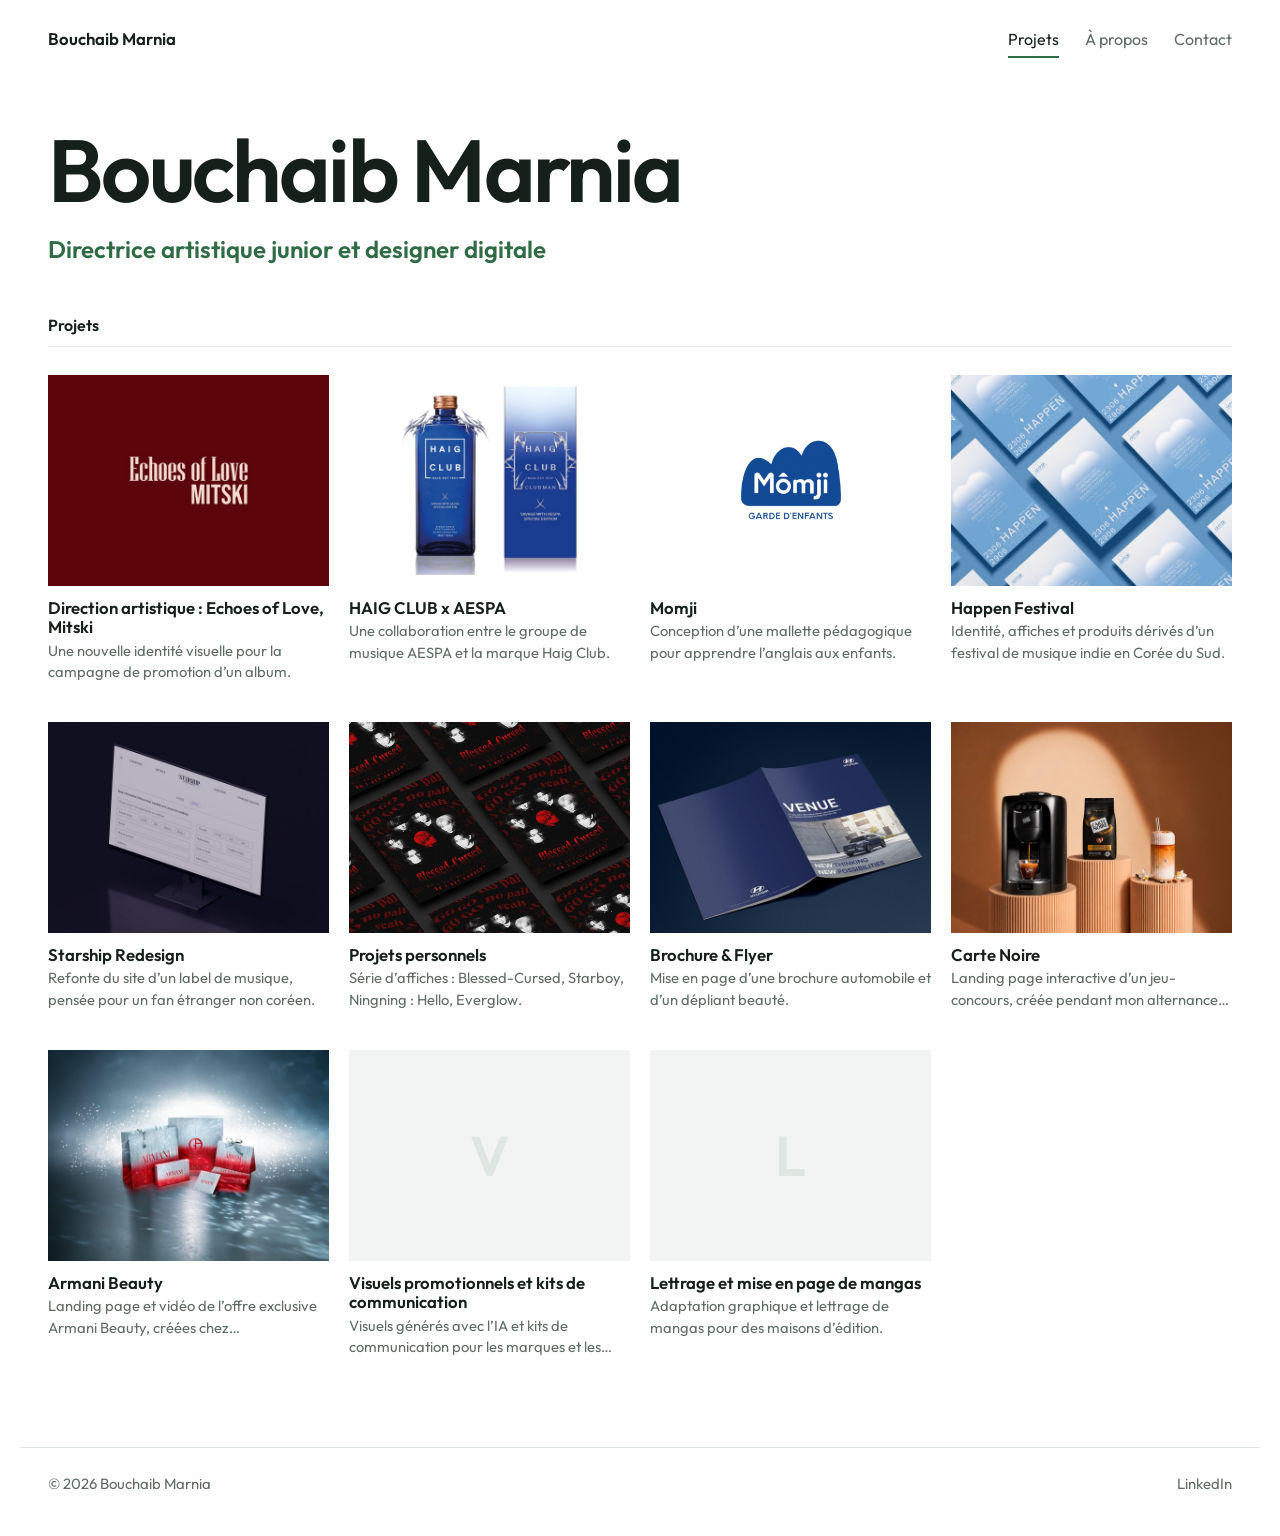
==== index.html @ 34deeb3b "Armani mobile : trousse, rouge à lèvres et parfum recentrés Co-Authored-By: Claude Sonnet 5.5 <norep" ====
<!doctype html><html lang="fr"><head><meta charset="utf-8"><meta name="viewport" content="width=device-width, initial-scale=1"><meta name="theme-color" content="#ffffff">
<link rel="preconnect" href="https://fonts.googleapis.com"><link rel="preconnect" href="https://fonts.gstatic.com" crossorigin>
<link href="https://fonts.googleapis.com/css2?family=Outfit:wght@400;500;600&display=swap" rel="stylesheet">
<link rel="stylesheet" href="style.css?v=30"><title>Portfolio</title></head>
<body data-page="home"><main>
<section class="intro"><h1 class="hero-name" id="name"></h1>
<div class="intro-row"><p id="role"></p></div></section>
<h2 class="section-title">Projets</h2>
<section class="grid" id="grid" aria-label="Projets"></section>
</main><script src="data.js?v=30"></script><script src="site.js?v=30"></script></body></html>
---- style.css ----
/* Couleurs : modifie-les ici, tout le site suit */
:root{
  --bg:#ffffff;       /* fond blanc */
  --surface:#f1f4f2;  /* gris-vert très clair (cartes sans image) */
  --line:#dfe5e1;
  --ink:#16201b;      /* texte */
  --mute:#5f6d65;     /* texte secondaire */
  --accent:#2f6b45;   /* vert de ton CV */
  --font:"Outfit",system-ui,sans-serif;
  --gap:8px;          /* espace entre les images, identique partout */
}
*{box-sizing:border-box}
html{scroll-behavior:smooth;background:var(--bg)}
body{margin:0;background:var(--bg);color:var(--ink);font:400 1rem/1.6 var(--font)}
::selection{background:var(--accent);color:#fff}
a{color:inherit}
a:focus-visible,iframe:focus-visible{outline:3px solid var(--accent);outline-offset:4px}
img{max-width:100%;display:block}
.top,.foot,main{max-width:1240px;margin:0 auto;padding-left:28px;padding-right:28px}
h1,h2{font-family:var(--font);margin:0;font-weight:600;line-height:1.15}

/* En-tête */
.top{display:flex;justify-content:space-between;align-items:baseline;gap:16px;flex-wrap:wrap;padding-top:26px;padding-bottom:12px}
.logo{font-weight:600;font-size:1.05rem;text-decoration:none}
nav{display:flex;gap:26px}
nav a{text-decoration:none;color:var(--mute);padding-bottom:3px;border-bottom:2px solid transparent}
nav a:hover{color:var(--ink)}
nav a[aria-current]{color:var(--ink);border-bottom-color:var(--accent)}

/* Accueil */
.intro{padding:56px 0 48px}
.hero-name{font-size:clamp(2.8rem,7.5vw,5.5rem);line-height:1;letter-spacing:-.03em}
.intro-row{margin-top:16px}
.intro-row p{margin:0}
#role{color:var(--accent);font-weight:600;font-size:clamp(1.1rem,2.2vw,1.5rem)}
.section-title{font-size:1rem;font-weight:600;padding-bottom:12px;border-bottom:1px solid var(--line);margin-bottom:28px}
.grid{display:grid;grid-template-columns:repeat(4,1fr);gap:40px 20px;padding-bottom:90px}
.card{display:block;text-decoration:none}
.thumb{aspect-ratio:4/3;overflow:hidden;background:var(--surface)}
.thumb img,.ph{width:100%;height:100%;object-fit:cover;transition:transform .4s}
.card:hover .thumb img,.card:hover .ph{transform:scale(1.03)}
.ph{display:grid;place-items:center;font:600 3.5rem var(--font);color:var(--line)}
.info{margin-top:12px}
.info h2{font-size:1.05rem;transition:color .2s}
.card:hover h2{color:var(--accent)}
.info p{margin:3px 0 0;color:var(--mute);font-size:.92rem;line-height:1.45;display:-webkit-box;-webkit-line-clamp:2;-webkit-box-orient:vertical;overflow:hidden}

/* Page projet */
.back{display:inline-block;color:var(--mute);margin:20px 0 28px;text-decoration:none;font-size:.95rem}
.back:hover{color:var(--accent)}
.project h1{font-size:clamp(1.6rem,3.4vw,2.3rem);letter-spacing:-.015em;text-align:center;max-width:none;text-wrap:balance;margin:0 auto 18px}
.lead{font-size:1.05rem;text-align:center;max-width:64ch;margin:0 auto 16px;color:var(--ink)}
.tags{display:flex;justify-content:center;flex-wrap:wrap;gap:6px 18px;margin:0 0 36px;padding:0;list-style:none;color:var(--accent);font-size:.92rem;font-weight:600}
.hero-img{width:100%}
.project .hero-zoom{margin-bottom:var(--gap)}
.gallery{display:flex;flex-direction:column;gap:var(--gap)}
.row{display:flex;gap:var(--gap)}
.shot{margin:0;min-width:0}
.shot img{width:100%;height:100%;object-fit:cover}
.project .prose{max-width:64ch;margin:40px auto;text-align:center}
.prose p{margin:0 0 1em}
.project h2{font-size:1.4rem;margin:48px 0 16px;text-align:center}
.figma{border:1px solid var(--line);overflow:hidden;background:var(--surface)}
.figma iframe{display:block;width:100%;height:min(80vh,720px);min-height:420px;border:0}
.btn{display:inline-block;background:var(--accent);color:#fff;padding:11px 24px;text-decoration:none;font-weight:600}
.btn:hover{filter:brightness(1.1)}
.next{display:block;margin:70px 0 90px;padding-top:28px;border-top:1px solid var(--line);text-decoration:none}
.next small{display:block;color:var(--mute)}
.next strong{font-size:clamp(1.2rem,2.6vw,1.7rem);font-weight:600;transition:color .2s}
.next:hover strong{color:var(--accent)}

/* Titres de pages */
.page-title{font-size:clamp(1.8rem,3.4vw,2.4rem);letter-spacing:-.015em;padding:44px 0 20px}

/* À propos */
.statement{font-size:1.2rem;font-weight:500;line-height:1.5;max-width:60ch;margin:0 0 14px}
.about .prose{max-width:60ch;color:var(--mute)}
.about .prose p{margin:0}
.cols{display:grid;grid-template-columns:1fr 1fr;gap:48px 64px;margin-top:56px}
.cols h2,.cols3 h2{font-size:1rem;padding-bottom:12px;border-bottom:1px solid var(--line)}
.rows{list-style:none;margin:0;padding:0}
.rows li{display:grid;grid-template-columns:92px 1fr;gap:4px 16px;padding:14px 0;border-bottom:1px solid var(--line)}
.when{color:var(--accent);font-weight:600;font-size:.95rem}
.rows b{display:block;font-weight:600}
.rows .what span{color:var(--mute);font-size:.95rem}
.cols3{display:grid;grid-template-columns:repeat(3,1fr);gap:40px;margin:56px 0 90px}
.tools{list-style:none;margin:0;padding:0}
.tools li{display:flex;justify-content:space-between;align-items:center;gap:12px;padding:10px 0;border-bottom:1px solid var(--line)}
.dots{position:relative;display:inline-block;width:80px;height:10px;flex:none;
  background:radial-gradient(circle,transparent 3.5px,var(--line) 4px,var(--line) 5px,transparent 5.5px) 0 0/16px 10px repeat-x}
.dots::before{content:"";position:absolute;inset:0 auto 0 0;width:calc(var(--n)*16px);
  background:radial-gradient(circle,var(--accent) 5px,transparent 5.5px) 0 0/16px 10px repeat-x}
.chips{display:flex;flex-wrap:wrap;gap:8px;margin:16px 0 0;padding:0;list-style:none}
.chips li{border:1px solid var(--line);padding:2px 14px;border-radius:99px;font-size:.93rem}
.plain{margin:16px 0 0;color:var(--mute)}

/* Contact : tout est centré */
.contact{text-align:center;padding:0 0 110px}
.contact .page-title{padding-top:56px}
.contact p{margin:0 0 6px;color:var(--mute)}
.contact .mail{display:inline-block;font-size:1.2rem;font-weight:500;margin:6px 0 36px;color:var(--accent);text-underline-offset:4px;word-break:break-all}
.contact ul{list-style:none;padding:0;margin:12px 0 0}
.contact li{margin-bottom:6px}
.contact li a{text-underline-offset:4px;text-decoration-color:var(--accent)}

/* Pied de page */
.foot{display:flex;justify-content:space-between;gap:16px;flex-wrap:wrap;padding-top:24px;padding-bottom:40px;border-top:1px solid var(--line);color:var(--mute);font-size:.93rem}
.foot a{margin-left:22px;text-decoration:none}
.foot a:hover{color:var(--accent)}

@media (max-width:980px){.grid{grid-template-columns:repeat(2,1fr)}}
@media (max-width:760px){
  :root{--gap:6px}
  .cols,.cols3{grid-template-columns:1fr}
  .row{flex-direction:column}
  .shot{flex:none!important}
  .shot img{height:auto}
  .rows li{grid-template-columns:1fr}
}
@media (max-width:480px){.grid{grid-template-columns:1fr}}
@media (prefers-reduced-motion:reduce){*{transition:none!important;scroll-behavior:auto!important}}

/* Images cliquables */
.zoom{display:block;width:100%;height:100%;padding:0;margin:0;border:0;background:none;cursor:zoom-in;font:inherit;color:inherit}
.zoom:focus-visible{outline:3px solid var(--accent);outline-offset:3px}

/* Agrandissement */
.lb{position:fixed;inset:0;z-index:100;display:grid;place-items:center;background:#fff}
.lb[hidden]{display:none}
.lb img{max-width:92vw;max-height:86vh;width:auto;height:auto;object-fit:contain}
.lb button{background:none;border:0;color:var(--ink);cursor:pointer;line-height:1;padding:12px;font:inherit}
.lb button:hover{color:var(--accent)}
.lb button:focus-visible{outline:3px solid var(--accent);outline-offset:2px}
.lb-close{position:absolute;top:12px;right:16px;font-size:1.6rem!important}
.lb-nav{position:absolute;top:50%;transform:translateY(-50%);font-size:3rem!important}
.lb-prev{left:10px}
.lb-next{right:10px}
.lb-count{position:absolute;bottom:14px;left:0;right:0;text-align:center;color:var(--mute);font-size:.9rem}

/* Autres projets, en carrés */
.more{margin:80px 0 90px}
.project .more h2{text-align:left;font-size:1.1rem;margin:0 0 20px}
.more-grid{display:grid;grid-template-columns:repeat(3,1fr);gap:20px}
.mini{display:block;text-decoration:none;background:var(--surface);overflow:hidden}
.mini-img{aspect-ratio:1/1;overflow:hidden;background:var(--surface)}
.mini-img img,.mini-img .ph{width:100%;height:100%;object-fit:cover;transition:transform .4s}
.mini:hover .mini-img img,.mini:hover .mini-img .ph{transform:scale(1.03)}
.mini-cap{padding:18px 14px 20px;text-align:center}
.mini-cap strong{display:block;font-weight:600;line-height:1.3;transition:color .2s}
.mini:hover .mini-cap strong{color:var(--accent)}
.mini-cap span{display:block;margin-top:2px;color:var(--mute);font-size:.92rem}
@media (max-width:640px){.more-grid{grid-template-columns:1fr}.lb-nav{font-size:2.2rem!important}}

/* Page « choix » d'un projet (landing page, écrans de jeux, kits de com) */
.choices{margin:8px 0 0}
.phones{display:grid;grid-template-columns:repeat(4,1fr);gap:36px 28px;max-width:1000px;margin:8px auto 0}
.phone{margin:0;background:#121214;padding:9px;border-radius:34px;box-shadow:0 14px 34px rgba(0,0,0,.18)}
.phone .zoom{border-radius:26px;overflow:hidden;line-height:0}
.phone img{display:block;width:100%;height:auto}
.project .back-bottom{text-align:center;margin:56px 0 0}
@media (max-width:980px){.phones{grid-template-columns:repeat(2,1fr);max-width:560px}}

/* Prototype dans un écran d'ordinateur (sans interface Figma) */
.monitor{position:relative;width:min(1400px,calc(100vw - 48px));left:50%;transform:translateX(-50%);margin:28px 0 70px}
.monitor-screen{background:#121214;padding:5px 5px 7px;border-radius:8px;box-shadow:0 18px 44px rgba(0,0,0,.22)}
.monitor-screen iframe{display:block;width:100%;aspect-ratio:16/11;border:0;background:#fff}
.monitor::before{content:"";position:absolute;left:50%;bottom:-34px;width:90px;height:34px;transform:translateX(-50%);background:linear-gradient(#2a2a2e,#1b1b1e)}
.monitor::after{content:"";position:absolute;left:50%;bottom:-44px;width:220px;height:10px;transform:translateX(-50%);background:#1b1b1e;border-radius:6px}
.phone-hint{text-align:center;color:var(--mute);font-size:.95rem;margin:22px 0 0}
@media (max-width:640px){.monitor{width:100%;left:0;transform:none}.monitor-screen{padding:4px 4px 6px}.monitor-screen iframe{aspect-ratio:4/5}.monitor::before,.monitor::after{display:none}.monitor{margin-bottom:24px}}

/* Parcours du jeu : défilement horizontal des écrans */
.journey{position:relative;background:#f5ebe3;margin:8px 0 0}
.track{list-style:none;margin:0;padding:48px 56px 40px;display:flex;align-items:flex-start;gap:20px;overflow-x:auto;scroll-snap-type:x proximity;scrollbar-width:thin}
.track>li{flex:none}
.step{scroll-snap-align:center;text-align:center}
.step .zoom{width:auto;height:auto;line-height:0;box-shadow:0 14px 32px rgba(90,50,20,.22);transition:transform .25s}
.step .zoom:hover{transform:translateY(-4px)}
.step img{display:block;height:min(600px,68vh);width:auto}
.cap{margin:18px 0 0;font-size:.95rem;color:var(--ink)}
.cap b{display:block;color:var(--accent);font-weight:600;font-size:.85rem;letter-spacing:.06em;margin-bottom:2px}
.sep{align-self:center;margin-top:-52px;color:#a9744f;font-size:1.5rem;padding:0 4px}
.sep-line{align-self:stretch;width:92px;margin:0 14px 0 8px;border-left:1px solid #cfb39d;padding:6px 0 0 16px;color:#8a6446;font-size:.8rem;letter-spacing:.06em;text-transform:uppercase;line-height:1.4}
.j-nav{position:absolute;top:50%;z-index:2;width:44px;height:44px;margin-top:-22px;border:0;background:#fff;color:var(--ink);font-size:1.6rem;line-height:1;cursor:pointer;box-shadow:0 4px 14px rgba(0,0,0,.18)}
.j-nav:hover{background:var(--accent);color:#fff}
.j-prev{left:8px}.j-next{right:8px}
@media (max-width:640px){.track{padding:32px 20px 28px}.step img{height:min(460px,64vh)}.j-nav{display:none}}

/* Landing page interactive reconstruite (sans Figma) */
.proto{aspect-ratio:16/10;display:flex;justify-content:center;background:radial-gradient(120% 120% at 50% 40%,#b3764f 0%,#8a5436 60%,#6f4129 100%);overflow:hidden}
.proto-stage{position:relative;height:100%;flex:none}
.proto-img{display:block;height:100%;width:auto;transition:opacity .14s;user-select:none}
.spot{position:absolute;padding:0;border:0;background:transparent;cursor:pointer}
.spot:hover{background:rgba(255,255,255,.14)}
.spot:focus-visible{outline:3px solid #fff;outline-offset:-3px}
.proto-tools{display:flex;flex-wrap:wrap;justify-content:center;gap:10px;margin:16px 0 0}
.proto-tools button{font:inherit;font-size:.9rem;padding:9px 16px;border:1px solid var(--line);background:#fff;color:var(--ink);cursor:pointer}
.proto-tools button:hover{border-color:var(--accent);color:var(--accent)}
@media (max-width:640px){.proto{aspect-ratio:auto;height:min(78vh,560px)}}

/* Vidéo et landing page en images (switch ordinateur / mobile) */
.vidbox{width:min(1100px,100%);margin:28px auto 40px;background:#0b0f12}
.vidbox video{display:block;width:100%;height:auto;max-height:78vh;margin:0 auto}
.switch{display:flex;justify-content:center;gap:var(--gap);margin:24px 0 0}
.switch button{font:inherit;font-size:.95rem;padding:10px 22px;border:1px solid var(--line);background:var(--bg);color:var(--mute);cursor:pointer;border-radius:0}
.switch button.on{background:var(--accent);border-color:var(--accent);color:#fff}
.switch button:not(.on):hover{color:var(--ink);border-color:var(--ink)}
.monitor-screen .scroller{aspect-ratio:16/11;overflow-y:auto;background:#000}
.scroller img{display:block;width:100%;height:auto}
.devview[hidden]{display:none}
.phonedev{--ph:max(480px,min(720px,calc(100vh - 330px)));width:min(100%,max(300px,calc(var(--ph) * .5 + 12px)));margin:28px auto 40px;background:#121214;padding:6px;border-radius:30px;box-shadow:0 18px 44px rgba(0,0,0,.22)}
.phonedev-screen{border-radius:24px;overflow:hidden}
.phonedev .scroller{height:var(--ph);overflow-y:auto;background:#000;scrollbar-width:none}
.phonedev .scroller::-webkit-scrollbar{display:none}
.monitor-screen .scroller{scrollbar-width:thin;scrollbar-color:#666 #121214}
@media (max-width:640px){.monitor-screen .scroller{aspect-ratio:4/5}.phonedev{padding:5px;border-radius:26px}}

/* Armani : l'écran entier tient dans la fenêtre dès l'arrivée */
.monitor.devview{width:min(calc(100vw - 48px),max(760px,min(1400px,calc((100vh - 290px) * 1.6))))}
.monitor.devview .scroller{aspect-ratio:16/10}
@media (max-width:640px){.monitor.devview{width:100%}.monitor.devview .scroller{aspect-ratio:4/5}}
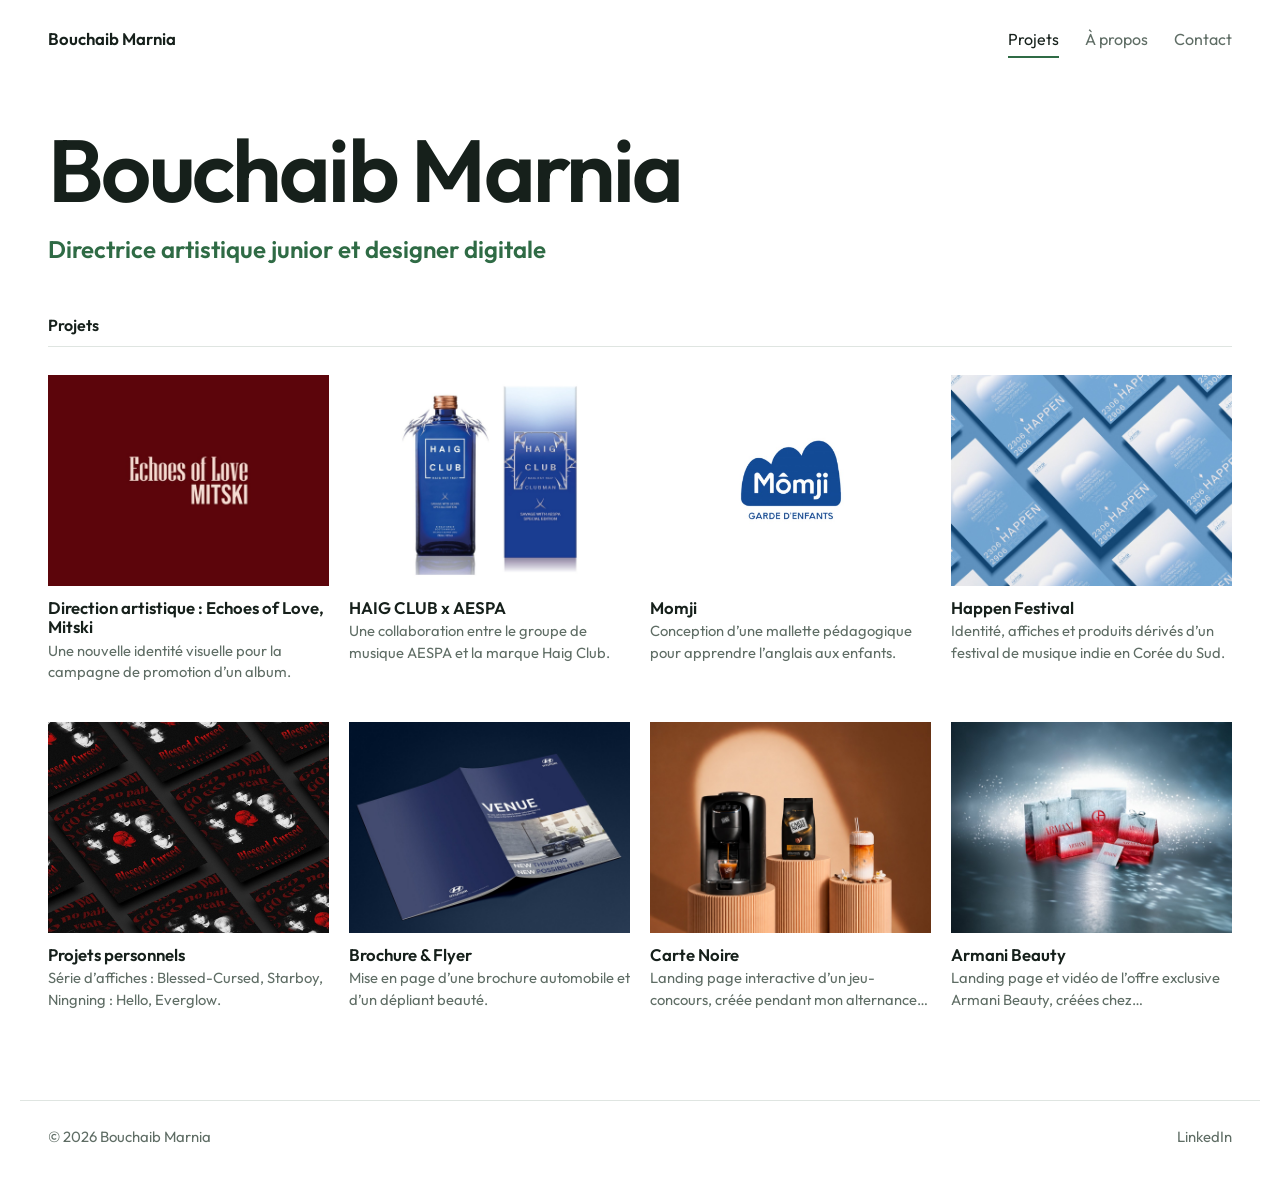
==== commit 8af8bdaa: "Retrait de Starship Redesign et des deux projets vides Co-Authored-By: Claude Sonnet 5.5 <noreply@an" ====
--- a/index.html
+++ b/index.html
@@ -1,10 +1,10 @@
 <!doctype html><html lang="fr"><head><meta charset="utf-8"><meta name="viewport" content="width=device-width, initial-scale=1"><meta name="theme-color" content="#ffffff">
 <link rel="preconnect" href="https://fonts.googleapis.com"><link rel="preconnect" href="https://fonts.gstatic.com" crossorigin>
 <link href="https://fonts.googleapis.com/css2?family=Outfit:wght@400;500;600&display=swap" rel="stylesheet">
-<link rel="stylesheet" href="style.css?v=30"><title>Portfolio</title></head>
+<link rel="stylesheet" href="style.css?v=31"><title>Portfolio</title></head>
 <body data-page="home"><main>
 <section class="intro"><h1 class="hero-name" id="name"></h1>
 <div class="intro-row"><p id="role"></p></div></section>
 <h2 class="section-title">Projets</h2>
 <section class="grid" id="grid" aria-label="Projets"></section>
-</main><script src="data.js?v=30"></script><script src="site.js?v=30"></script></body></html>
+</main><script src="data.js?v=31"></script><script src="site.js?v=31"></script></body></html>
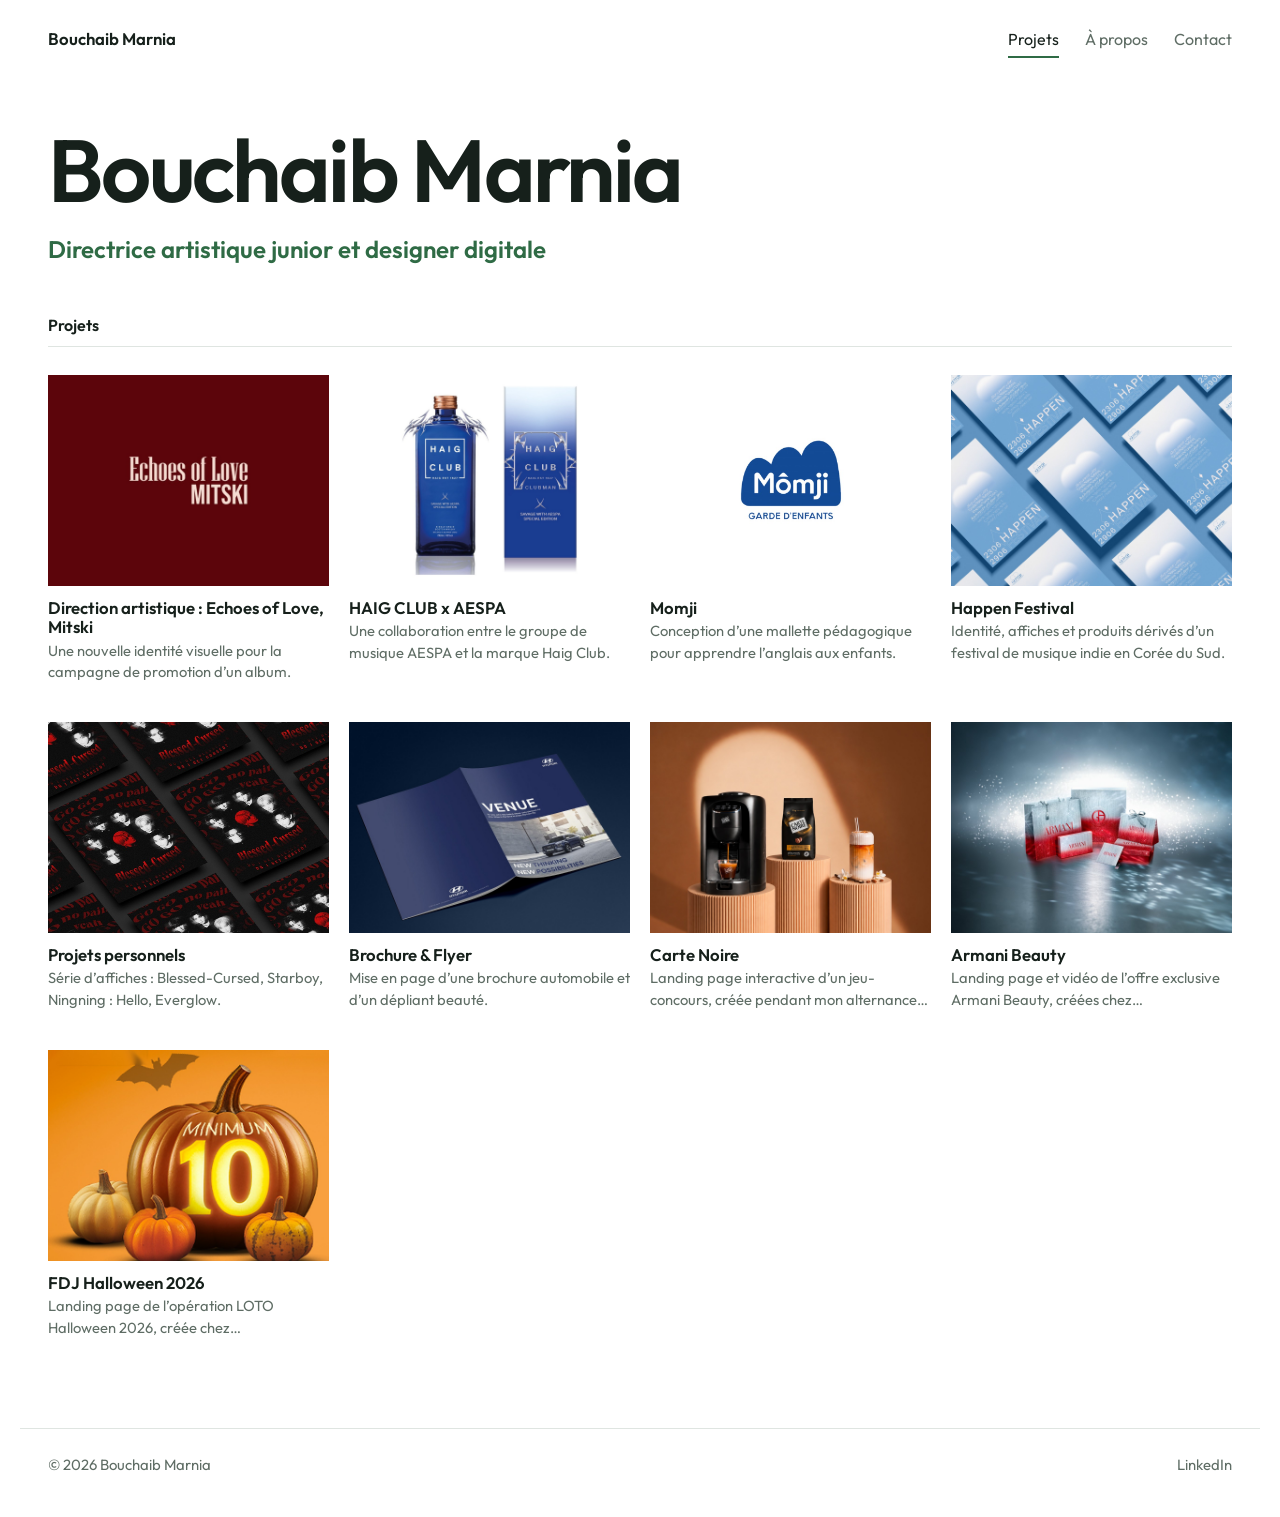
==== commit 818abed7: "Projet FDJ Halloween 2026 : landing page ordinateur / mobile Co-Authored-By: Claude Sonnet 5.5 <nore" ====
--- a/index.html
+++ b/index.html
@@ -1,10 +1,10 @@
 <!doctype html><html lang="fr"><head><meta charset="utf-8"><meta name="viewport" content="width=device-width, initial-scale=1"><meta name="theme-color" content="#ffffff">
 <link rel="preconnect" href="https://fonts.googleapis.com"><link rel="preconnect" href="https://fonts.gstatic.com" crossorigin>
 <link href="https://fonts.googleapis.com/css2?family=Outfit:wght@400;500;600&display=swap" rel="stylesheet">
-<link rel="stylesheet" href="style.css?v=31"><title>Portfolio</title></head>
+<link rel="stylesheet" href="style.css?v=32"><title>Portfolio</title></head>
 <body data-page="home"><main>
 <section class="intro"><h1 class="hero-name" id="name"></h1>
 <div class="intro-row"><p id="role"></p></div></section>
 <h2 class="section-title">Projets</h2>
 <section class="grid" id="grid" aria-label="Projets"></section>
-</main><script src="data.js?v=31"></script><script src="site.js?v=31"></script></body></html>
+</main><script src="data.js?v=32"></script><script src="site.js?v=32"></script></body></html>
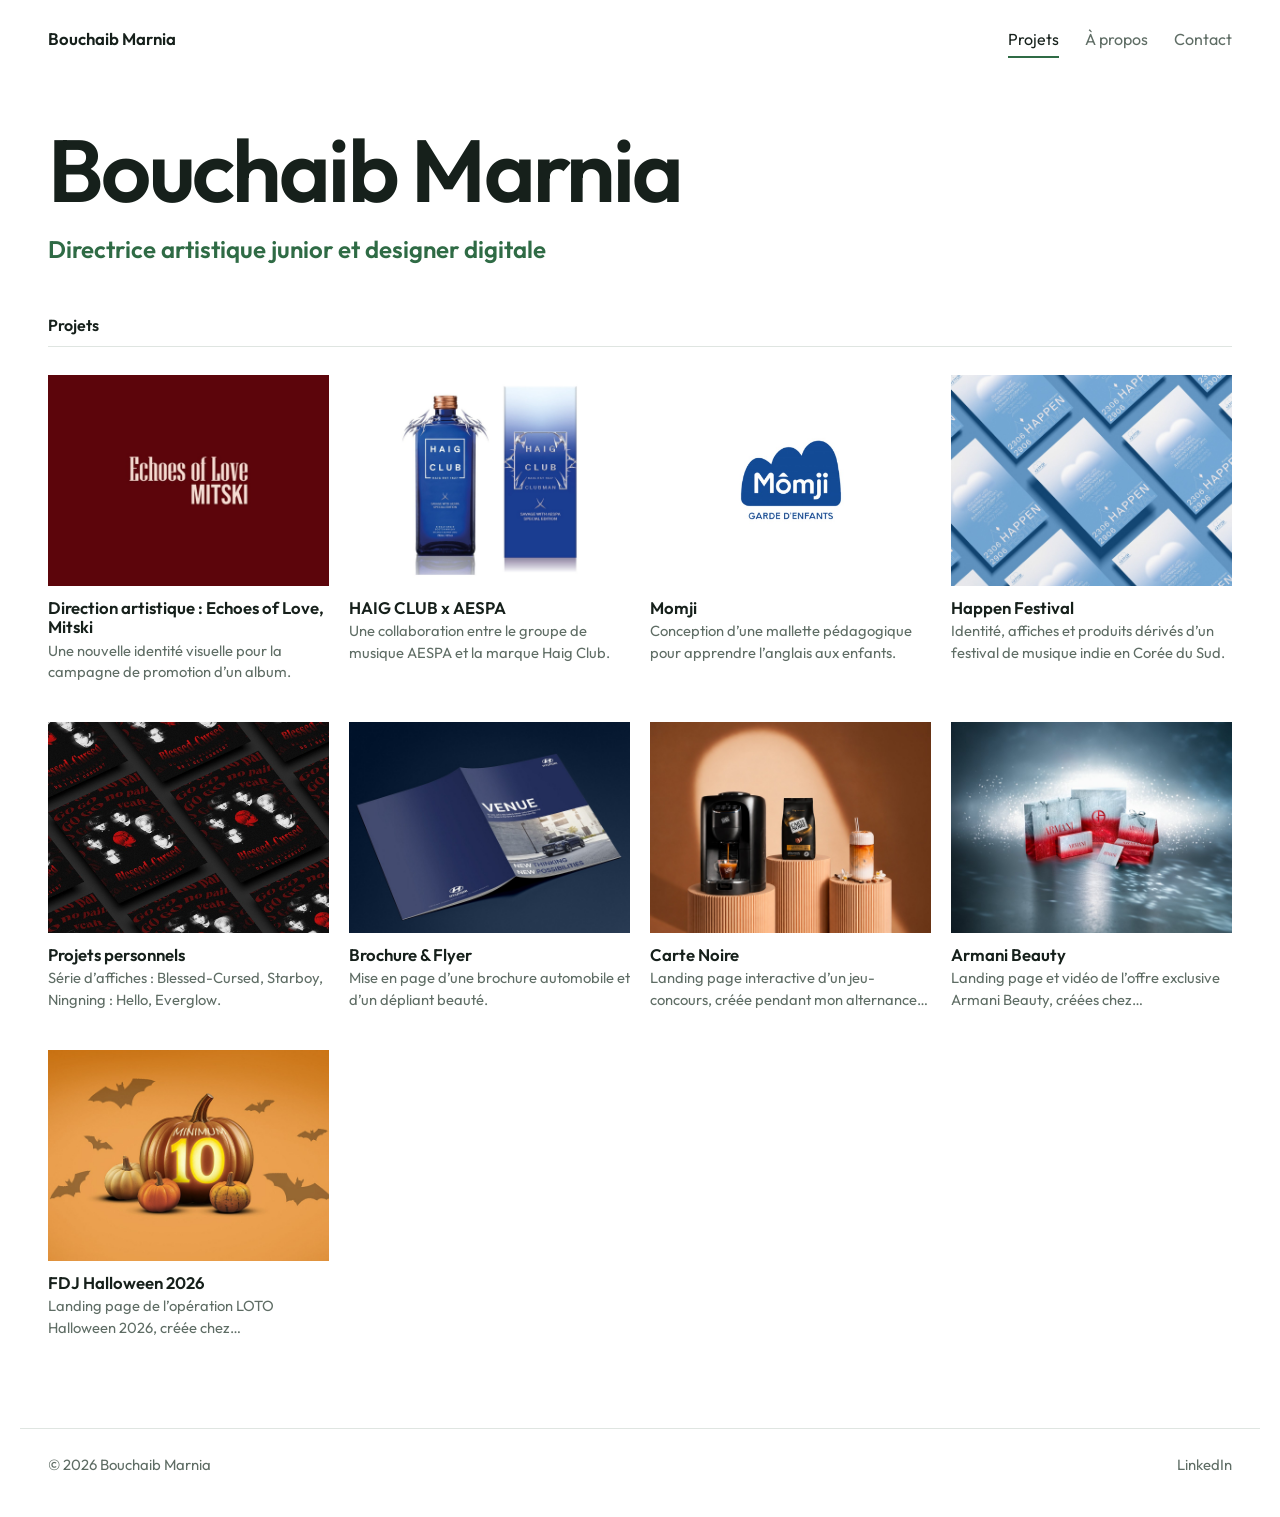
==== commit fda91e9b: "FDJ Halloween : nouvelle image pour la carte et la tuile Co-Authored-By: Claude Sonnet 5.5 <noreply@" ====
--- a/index.html
+++ b/index.html
@@ -1,10 +1,10 @@
 <!doctype html><html lang="fr"><head><meta charset="utf-8"><meta name="viewport" content="width=device-width, initial-scale=1"><meta name="theme-color" content="#ffffff">
 <link rel="preconnect" href="https://fonts.googleapis.com"><link rel="preconnect" href="https://fonts.gstatic.com" crossorigin>
 <link href="https://fonts.googleapis.com/css2?family=Outfit:wght@400;500;600&display=swap" rel="stylesheet">
-<link rel="stylesheet" href="style.css?v=32"><title>Portfolio</title></head>
+<link rel="stylesheet" href="style.css?v=33"><title>Portfolio</title></head>
 <body data-page="home"><main>
 <section class="intro"><h1 class="hero-name" id="name"></h1>
 <div class="intro-row"><p id="role"></p></div></section>
 <h2 class="section-title">Projets</h2>
 <section class="grid" id="grid" aria-label="Projets"></section>
-</main><script src="data.js?v=32"></script><script src="site.js?v=32"></script></body></html>
+</main><script src="data.js?v=33"></script><script src="site.js?v=33"></script></body></html>
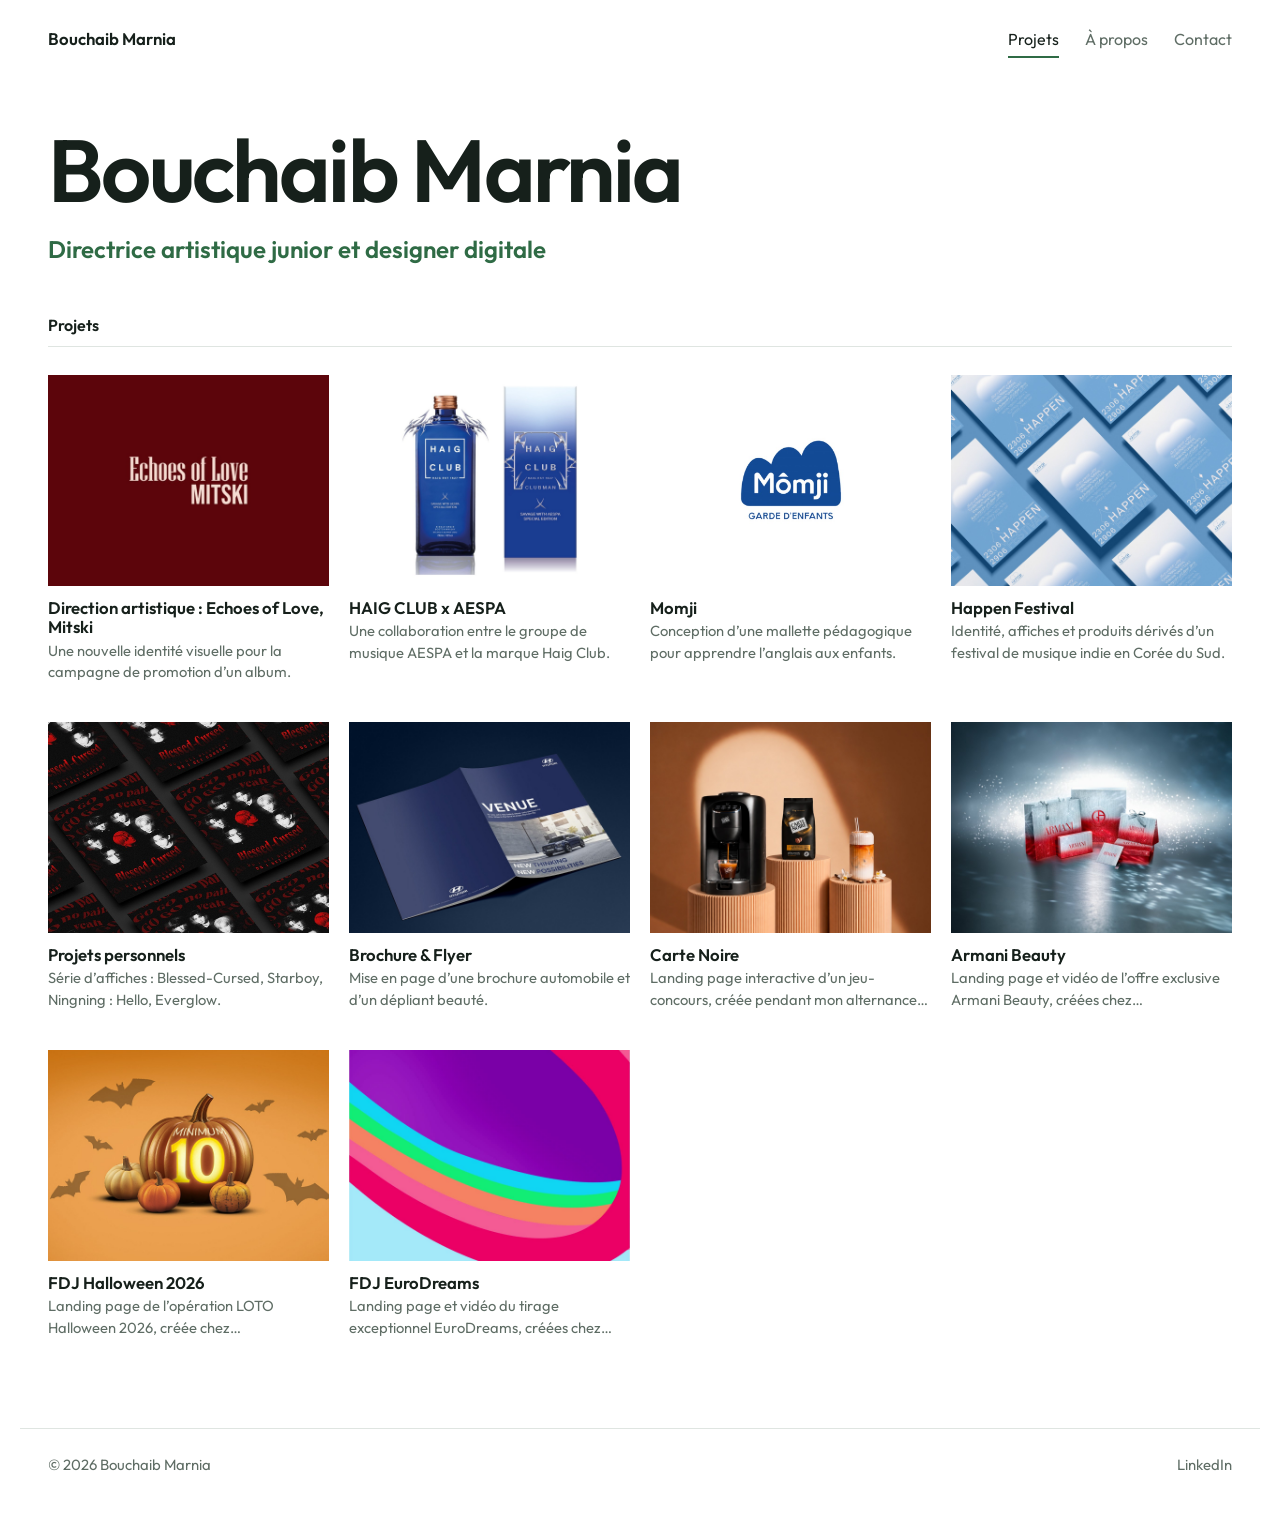
==== commit dc964690: "Projet FDJ EuroDreams : vidéo + landing page ordinateur / mobile Co-Authored-By: Claude Sonnet 5.5 <" ====
--- a/index.html
+++ b/index.html
@@ -1,10 +1,10 @@
 <!doctype html><html lang="fr"><head><meta charset="utf-8"><meta name="viewport" content="width=device-width, initial-scale=1"><meta name="theme-color" content="#ffffff">
 <link rel="preconnect" href="https://fonts.googleapis.com"><link rel="preconnect" href="https://fonts.gstatic.com" crossorigin>
 <link href="https://fonts.googleapis.com/css2?family=Outfit:wght@400;500;600&display=swap" rel="stylesheet">
-<link rel="stylesheet" href="style.css?v=33"><title>Portfolio</title></head>
+<link rel="stylesheet" href="style.css?v=34"><title>Portfolio</title></head>
 <body data-page="home"><main>
 <section class="intro"><h1 class="hero-name" id="name"></h1>
 <div class="intro-row"><p id="role"></p></div></section>
 <h2 class="section-title">Projets</h2>
 <section class="grid" id="grid" aria-label="Projets"></section>
-</main><script src="data.js?v=33"></script><script src="site.js?v=33"></script></body></html>
+</main><script src="data.js?v=34"></script><script src="site.js?v=34"></script></body></html>
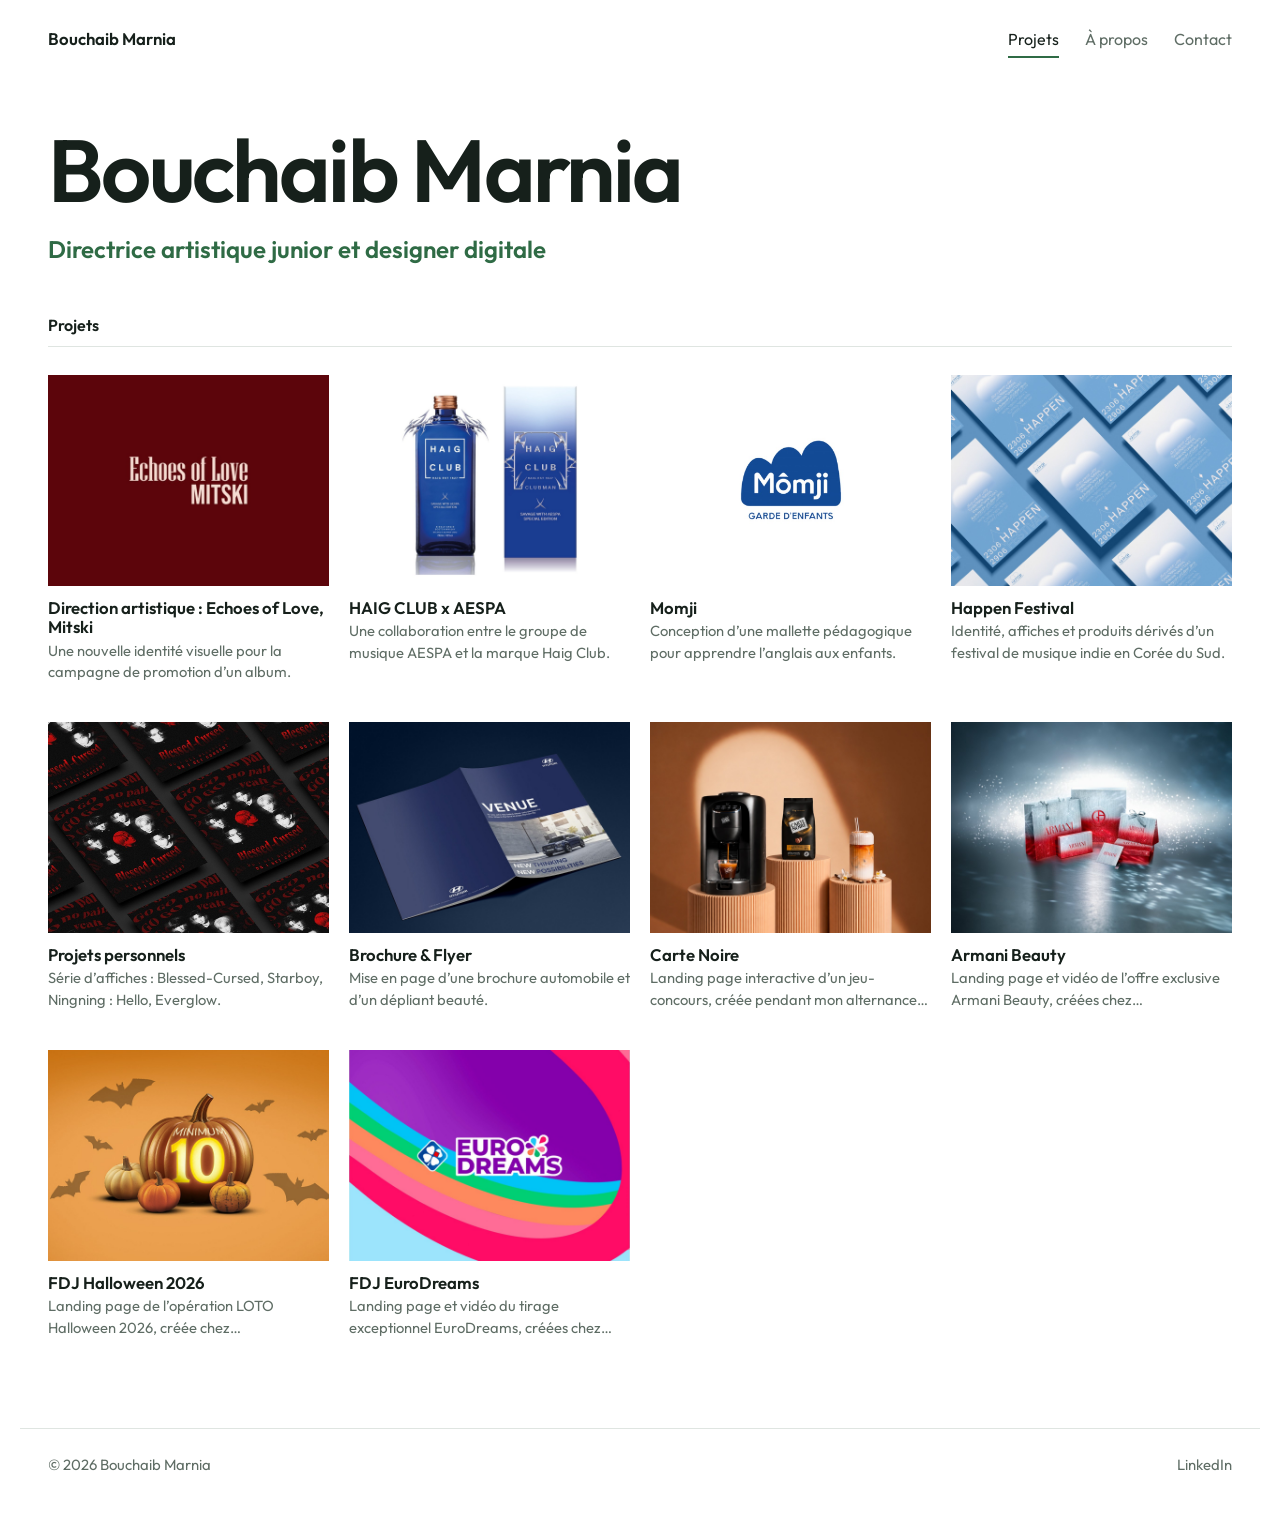
==== commit 6e1f9b16: "FDJ EuroDreams : logo ajouté sur l'image de couverture Co-Authored-By: Claude Sonnet 5.5 <noreply@an" ====
--- a/index.html
+++ b/index.html
@@ -1,10 +1,10 @@
 <!doctype html><html lang="fr"><head><meta charset="utf-8"><meta name="viewport" content="width=device-width, initial-scale=1"><meta name="theme-color" content="#ffffff">
 <link rel="preconnect" href="https://fonts.googleapis.com"><link rel="preconnect" href="https://fonts.gstatic.com" crossorigin>
 <link href="https://fonts.googleapis.com/css2?family=Outfit:wght@400;500;600&display=swap" rel="stylesheet">
-<link rel="stylesheet" href="style.css?v=34"><title>Portfolio</title></head>
+<link rel="stylesheet" href="style.css?v=35"><title>Portfolio</title></head>
 <body data-page="home"><main>
 <section class="intro"><h1 class="hero-name" id="name"></h1>
 <div class="intro-row"><p id="role"></p></div></section>
 <h2 class="section-title">Projets</h2>
 <section class="grid" id="grid" aria-label="Projets"></section>
-</main><script src="data.js?v=34"></script><script src="site.js?v=34"></script></body></html>
+</main><script src="data.js?v=35"></script><script src="site.js?v=35"></script></body></html>
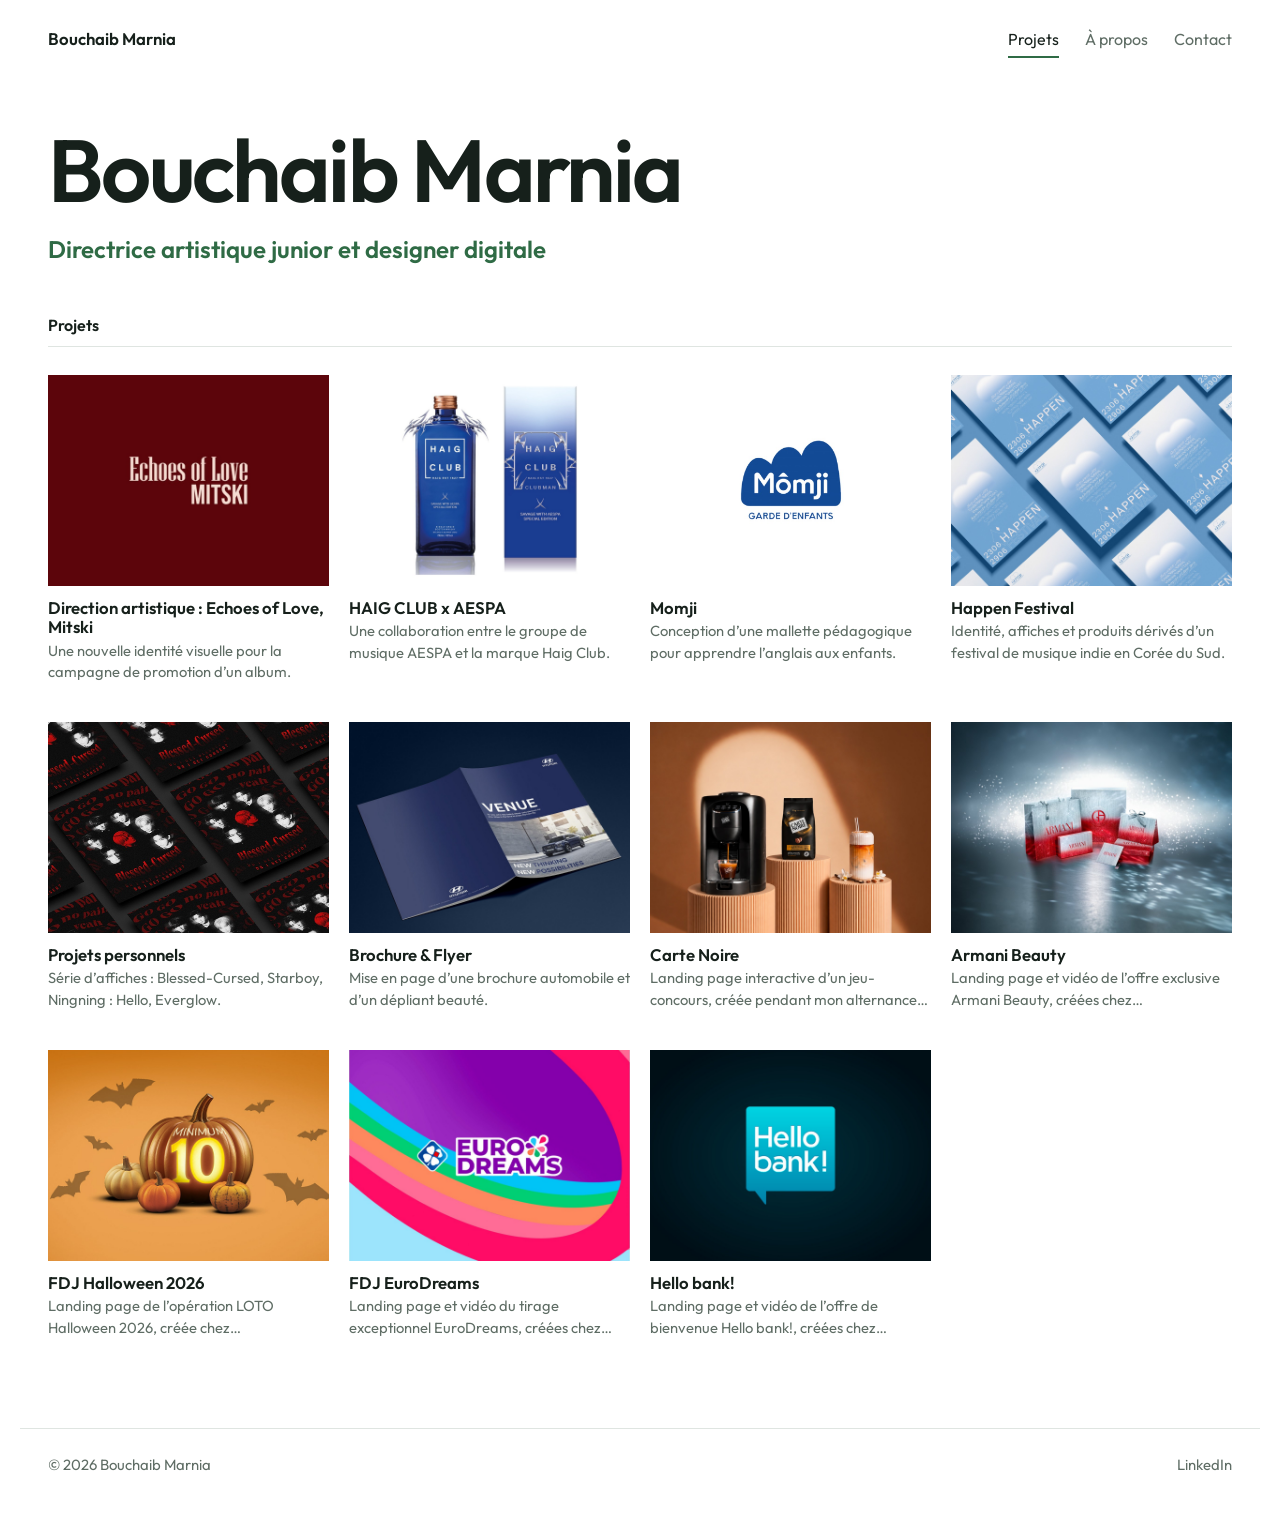
==== commit e436e267: "Projet Hello bank! : vidéo + landing page ordinateur Co-Authored-By: Claude Sonnet 5.5 <noreply@anth" ====
--- a/index.html
+++ b/index.html
@@ -1,10 +1,10 @@
 <!doctype html><html lang="fr"><head><meta charset="utf-8"><meta name="viewport" content="width=device-width, initial-scale=1"><meta name="theme-color" content="#ffffff">
 <link rel="preconnect" href="https://fonts.googleapis.com"><link rel="preconnect" href="https://fonts.gstatic.com" crossorigin>
 <link href="https://fonts.googleapis.com/css2?family=Outfit:wght@400;500;600&display=swap" rel="stylesheet">
-<link rel="stylesheet" href="style.css?v=35"><title>Portfolio</title></head>
+<link rel="stylesheet" href="style.css?v=36"><title>Portfolio</title></head>
 <body data-page="home"><main>
 <section class="intro"><h1 class="hero-name" id="name"></h1>
 <div class="intro-row"><p id="role"></p></div></section>
 <h2 class="section-title">Projets</h2>
 <section class="grid" id="grid" aria-label="Projets"></section>
-</main><script src="data.js?v=35"></script><script src="site.js?v=35"></script></body></html>
+</main><script src="data.js?v=36"></script><script src="site.js?v=36"></script></body></html>
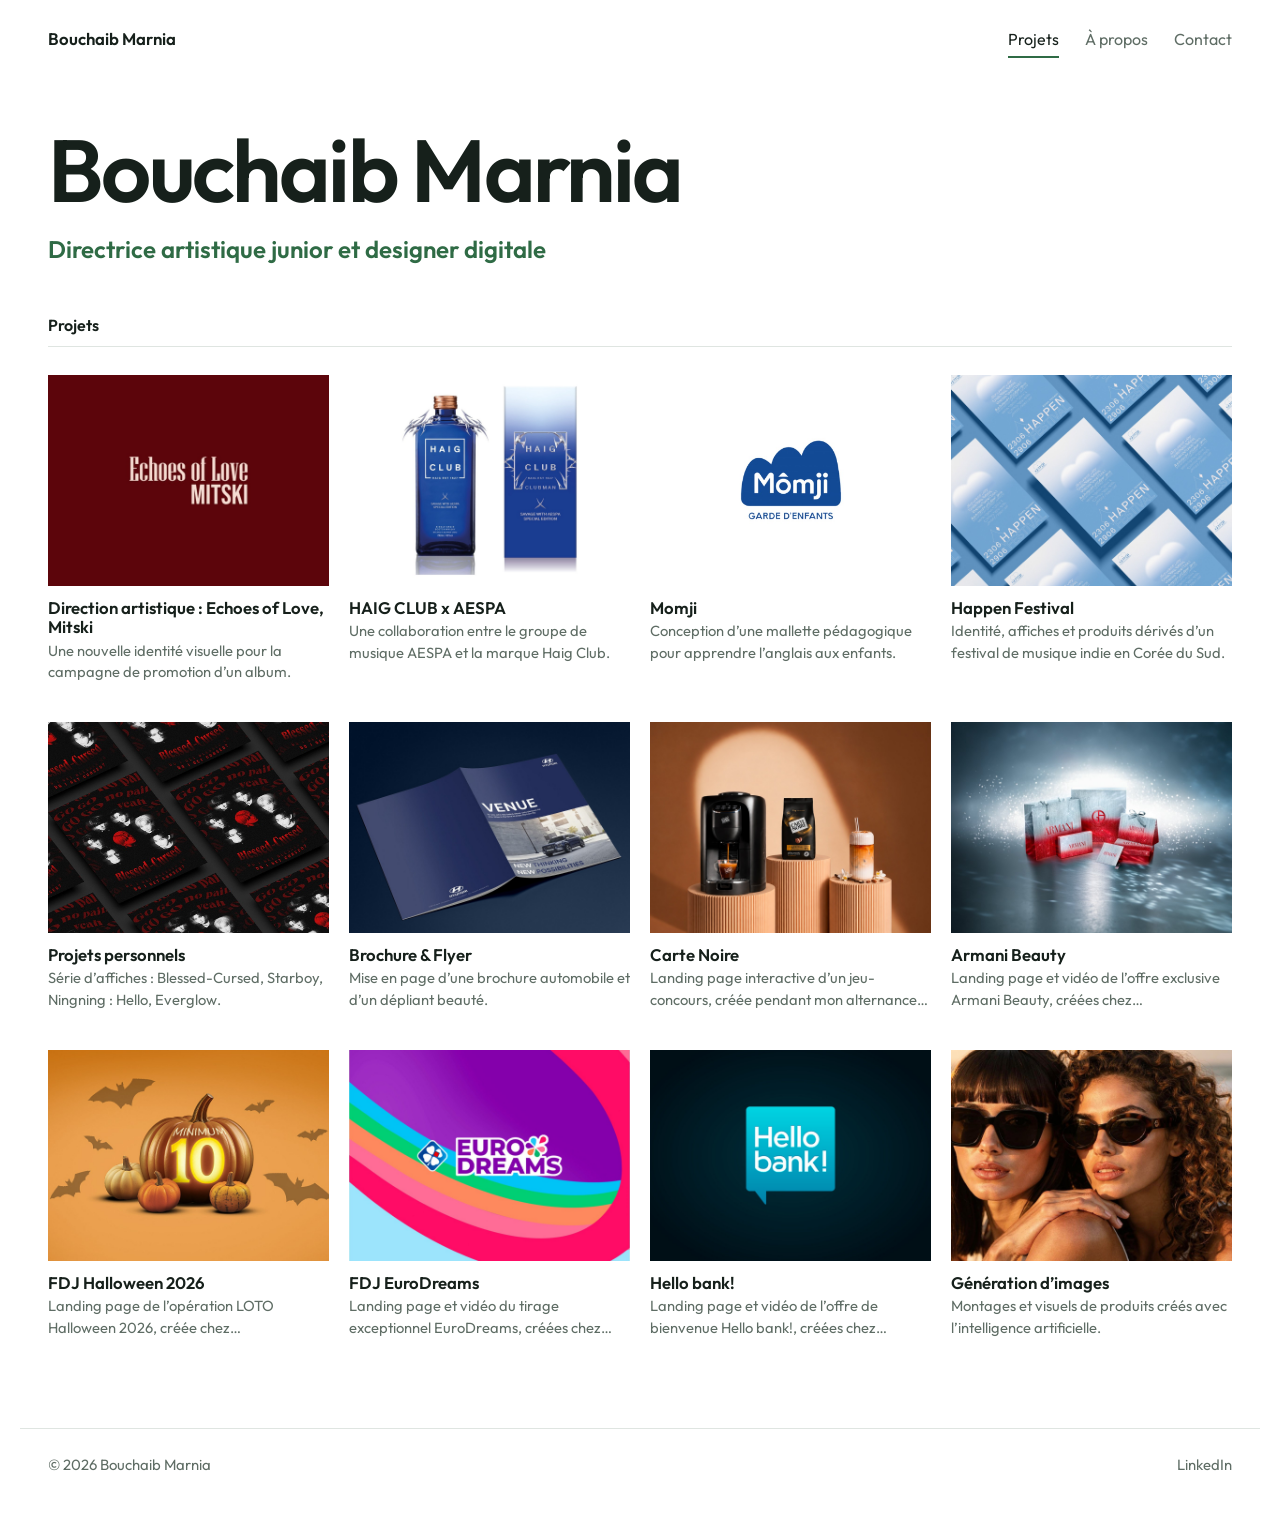
==== commit eab9924a: "Projet Génération d'images : galerie de 8 visuels IA Co-Authored-By: Claude Sonnet 5.5 <noreply@anth" ====
--- a/index.html
+++ b/index.html
@@ -1,10 +1,10 @@
 <!doctype html><html lang="fr"><head><meta charset="utf-8"><meta name="viewport" content="width=device-width, initial-scale=1"><meta name="theme-color" content="#ffffff">
 <link rel="preconnect" href="https://fonts.googleapis.com"><link rel="preconnect" href="https://fonts.gstatic.com" crossorigin>
 <link href="https://fonts.googleapis.com/css2?family=Outfit:wght@400;500;600&display=swap" rel="stylesheet">
-<link rel="stylesheet" href="style.css?v=36"><title>Portfolio</title></head>
+<link rel="stylesheet" href="style.css?v=37"><title>Portfolio</title></head>
 <body data-page="home"><main>
 <section class="intro"><h1 class="hero-name" id="name"></h1>
 <div class="intro-row"><p id="role"></p></div></section>
 <h2 class="section-title">Projets</h2>
 <section class="grid" id="grid" aria-label="Projets"></section>
-</main><script src="data.js?v=36"></script><script src="site.js?v=36"></script></body></html>
+</main><script src="data.js?v=37"></script><script src="site.js?v=37"></script></body></html>
